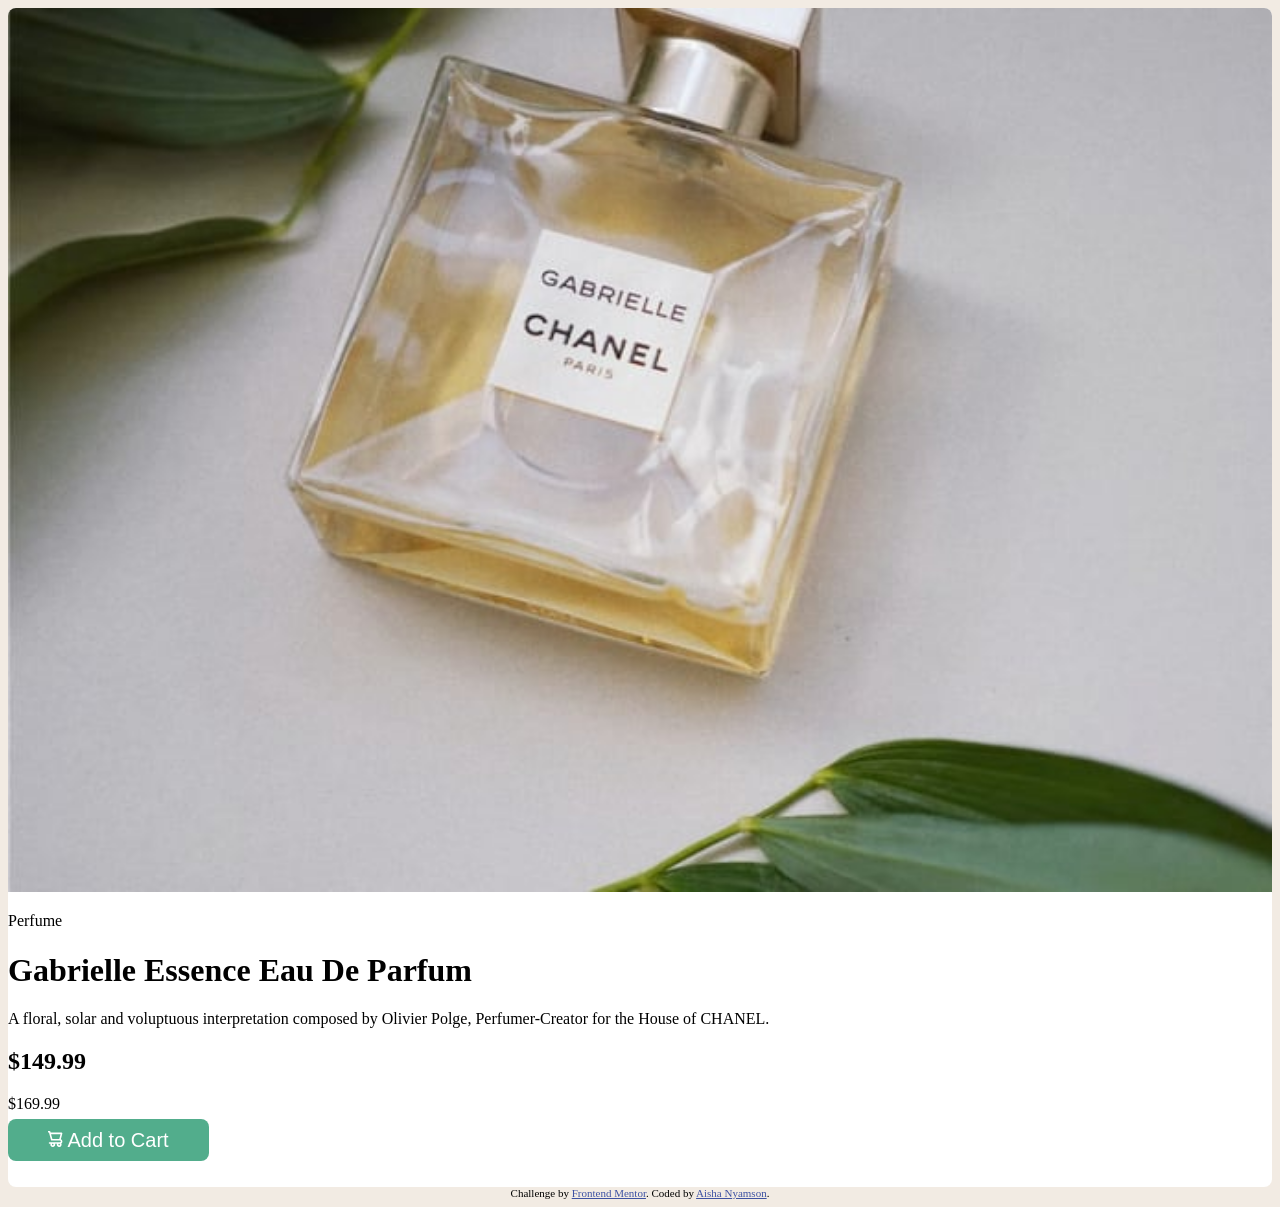
==== index.html @ 822b35a2 "changed the locations of files as i was getting a 404 on netlify" ====
<!DOCTYPE html>
<html lang="en">
<head>
  <meta charset="UTF-8">
  <meta name="viewport" content="width=device-width, initial-scale=1.0"> <!-- displays site properly based on user's device -->

  <link rel="icon" type="image/png" sizes="32x32" href="./images/favicon-32x32.png">
  
  <title>Frontend Mentor | Product preview card component</title>
  <link rel="stylesheet" href="style.css">
  <link rel="preconnect" href="https://fonts.googleapis.com">
  <link rel="preconnect" href="https://fonts.gstatic.com" crossorigin>
  <link href="https://fonts.googleapis.com/css2?family=Fraunces:ital,opsz,wght@0,9..144,700;1,9..144,700&family=Montserrat:ital,wght@0,500;0,700;1,500;1,700&display=swap" rel="stylesheet">

  <!-- Feel free to remove these styles or customise in your own stylesheet 👍 -->
  
</head>
<body>
  <div class="container">
    <div>
      <img src="images/image-product-mobile.jpg" alt="" class="bottle">
    </div>
    <div>
      <p>Perfume</p>

      <h1> Gabrielle Essence Eau De Parfum </h1>

      <p>A floral, solar and voluptuous interpretation composed by Olivier Polge, 
      Perfumer-Creator for the House of CHANEL. </p>

      <h2>$149.99</h2>
      <p>$169.99</p>
      
      <div>
        <a class="btn" href="#"><img src="images/icon-cart.svg" alt="" class=""> Add to Cart</a>
      </div>
    </div>
  </div>
  <div class="attribution">
    Challenge by <a href="https://www.frontendmentor.io?ref=challenge" target="_blank">Frontend Mentor</a>. 
    Coded by <a href="https://aishanyamson.netlify.app" target="_blank">Aisha Nyamson</a>.
  </div>
</body>
</html>
---- style.css ----
body {
    background-color:#f2ebe3;
}

.container {
    background-color: white;
    margin: 0 auto;
    padding-bottom: 35px;
    border-radius: 8px;
}

.bottle {
    width: 100%;
    border-top-left-radius: 8px;
    border-top-right-radius: 8px;
}
.btn {
    -webkit-border-radius: 8;
    -moz-border-radius: 8;
    border-radius: 8px;
    font-family: Arial;
    color: #ffffff;
    font-size: 20px;
    background: #52AD8C;
    padding: 10px 40px 10px 40px;
    text-decoration: none;
  }
.attribution { font-size: 11px; text-align: center; }
.attribution a { color: hsl(228, 45%, 44%); }
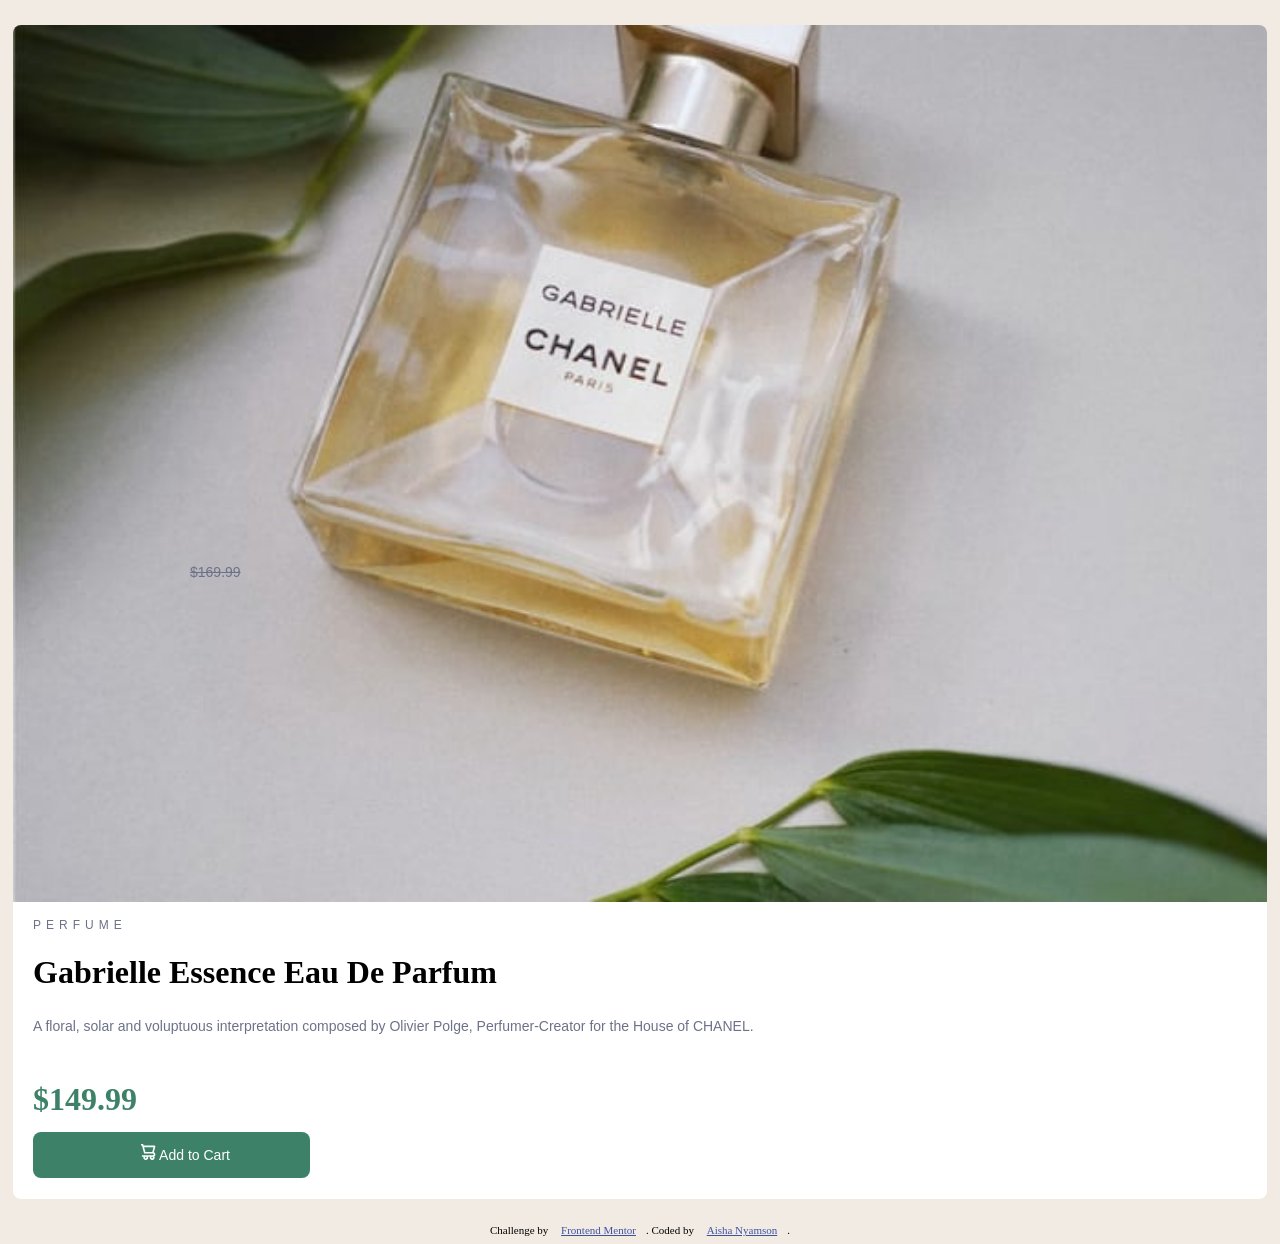
==== commit 9871de7b: "added styling to all elements to look as close to the mobile version as possible" ====
--- a/index.html
+++ b/index.html
@@ -20,19 +20,19 @@
     <div>
       <img src="images/image-product-mobile.jpg" alt="" class="bottle">
     </div>
-    <div>
-      <p>Perfume</p>
+    <div class="details">
+      <p class="perfume">PERFUME</p>
 
       <h1> Gabrielle Essence Eau De Parfum </h1>
 
-      <p>A floral, solar and voluptuous interpretation composed by Olivier Polge, 
+      <p class="description">A floral, solar and voluptuous interpretation composed by Olivier Polge, 
       Perfumer-Creator for the House of CHANEL. </p>
 
-      <h2>$149.99</h2>
-      <p>$169.99</p>
+      <h2 class="reduced-price">$149.99</h2>
+      <p class="price">$169.99</p>
       
       <div>
-        <a class="btn" href="#"><img src="images/icon-cart.svg" alt="" class=""> Add to Cart</a>
+        <a class="btn" href="#"><img src="images/icon-cart.svg" alt="" class="Cart"> Add to Cart</a>
       </div>
     </div>
   </div>
--- a/style.css
+++ b/style.css
@@ -3,11 +3,26 @@
     background-color:#f2ebe3;
 }
 
+h1 {
+    font-family: 'Fraunces', serif;
+}
+p {
+    font-family: 'Montserrat', sans-serif;
+    font-size: 14px;
+    font-weight: lighter;
+    color: #6c7289;
+}
+
+a {
+    margin: 10px 10px;
+}
+
 .container {
     background-color: white;
-    margin: 0 auto;
+    margin: 25px 5px;
     padding-bottom: 35px;
     border-radius: 8px;
+
 }
 
 .bottle {
@@ -15,16 +30,57 @@
     border-top-left-radius: 8px;
     border-top-right-radius: 8px;
 }
+
+.details {
+    padding-left: 20px;
+    padding-right: 20px;
+}
+
+.perfume {
+    letter-spacing: 5px;
+    font-size: 0.75rem;
+}
+
+.description {
+   line-height: 2;
+}
+
+.reduced-price {
+    display: inline-block;
+    position: relative;
+    font-size: 2rem;
+    font-family: 'Fraunces', serif;
+    color: #3D8268;
+}
+.price {
+    display: inline-block;
+    position: absolute;
+    left: 190px;
+    top: 550px;
+    text-decoration: line-through;
+}
+
+.Cart {
+    padding-right: 10px;
+    padding-right: 0;
+    margin: 0 auto;
+    
+}
+
 .btn {
     -webkit-border-radius: 8;
     -moz-border-radius: 8;
     border-radius: 8px;
-    font-family: Arial;
+    font-family: 'Montserrat', sans-serif;
+    font-size: 14px;
+    font-weight: lighter;
     color: #ffffff;
-    font-size: 20px;
-    background: #52AD8C;
-    padding: 10px 40px 10px 40px;
+    background: #3D8268;
+    padding: 15px 80px 15px 108px;
+    margin: 0 auto;
+    position: relative;
     text-decoration: none;
+    text-align: center;
   }
 .attribution { font-size: 11px; text-align: center; }
 .attribution a { color: hsl(228, 45%, 44%); }
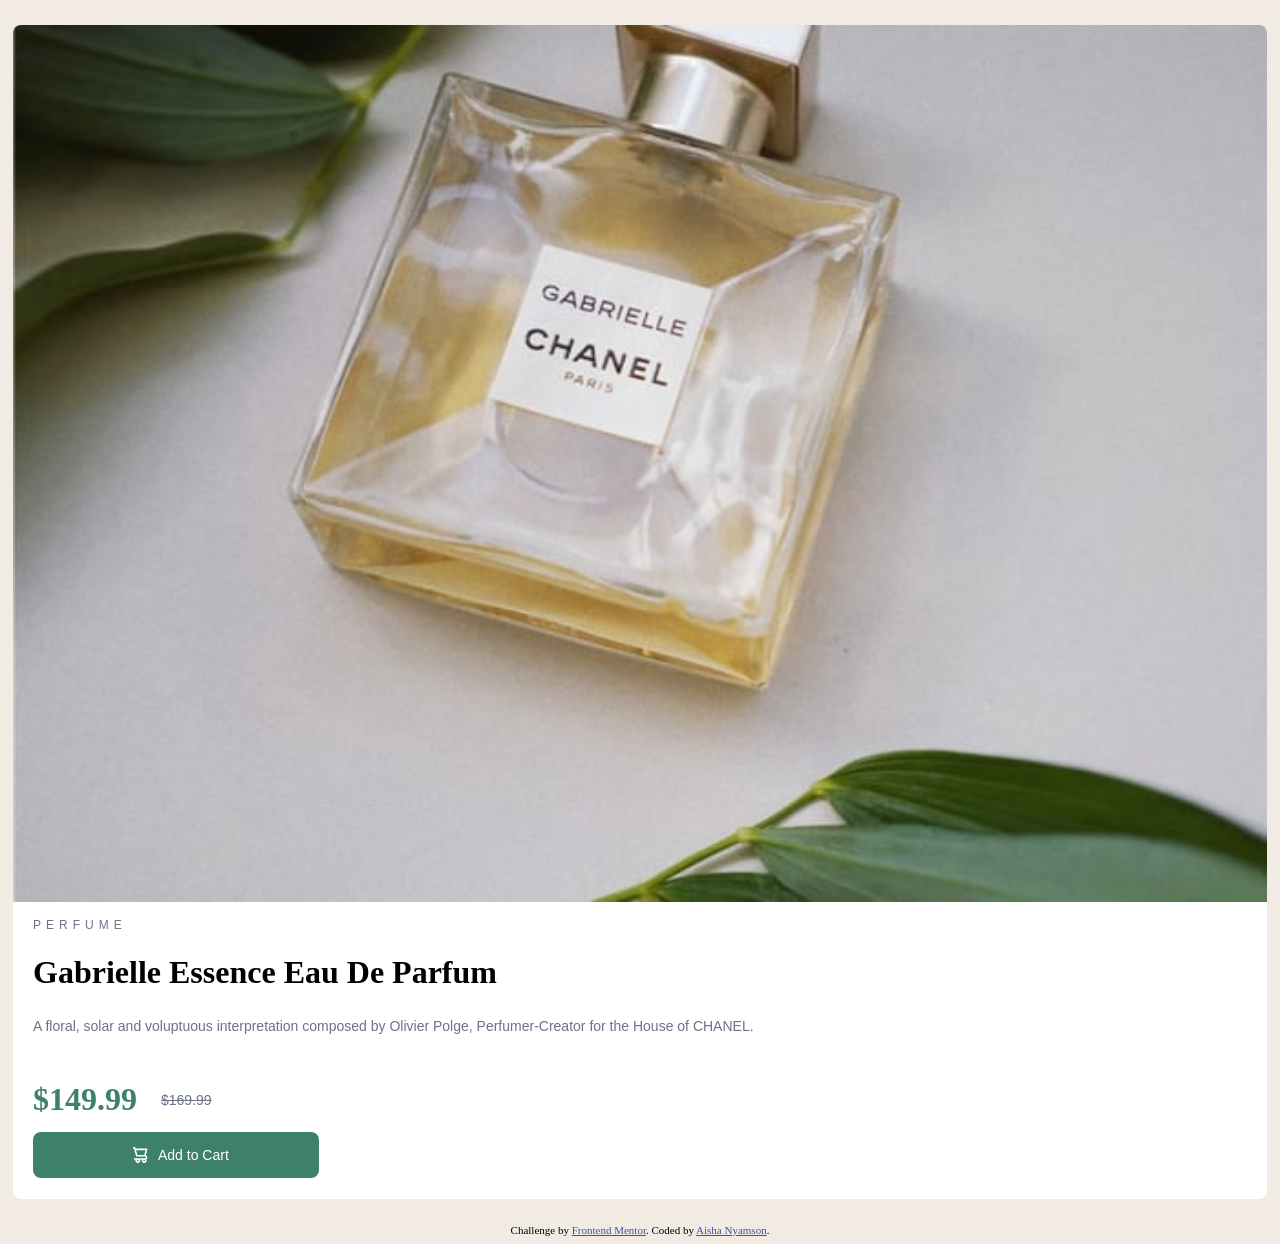
==== commit fd246ec0: "changed styling of button" ====
--- a/index.html
+++ b/index.html
@@ -32,7 +32,7 @@
       <p class="price">$169.99</p>
       
       <div>
-        <a class="btn" href="#"><img src="images/icon-cart.svg" alt="" class="Cart"> Add to Cart</a>
+        <a class="btn" href="#"><img src="images/icon-cart.svg" alt="" class="Cart"><span class="add">Add to Cart</span> </a>
       </div>
     </div>
   </div>
--- a/style.css
+++ b/style.css
@@ -13,9 +13,6 @@
     color: #6c7289;
 }
 
-a {
-    margin: 10px 10px;
-}
 
 .container {
     background-color: white;
@@ -54,19 +51,27 @@
 }
 .price {
     display: inline-block;
-    position: absolute;
-    left: 190px;
-    top: 550px;
+    position: relative;
     text-decoration: line-through;
+    left: 20px;
+    bottom: 5px;
 }
 
 .Cart {
-    padding-right: 10px;
     padding-right: 0;
-    margin: 0 auto;
-    
+    padding-left: 0;
+    margin: auto 10px;
+    position: relative;
+    right: 10px;
+    left: 10px;
+    top: 3px;
 }
 
+.add {
+    margin: 0 5px;
+    padding: 0 5px;
+   
+}
 .btn {
     -webkit-border-radius: 8;
     -moz-border-radius: 8;
@@ -76,11 +81,19 @@
     font-weight: lighter;
     color: #ffffff;
     background: #3D8268;
-    padding: 15px 80px 15px 108px;
-    margin: 0 auto;
+    padding: 15px 80px 15px 80px;
+    margin: 0; 
     position: relative;
     text-decoration: none;
     text-align: center;
+    align-items: center;
   }
+
+
+/* @media (max-width: 500px) {
+    .container {
+        display: inline-block;
+    }
+} */
 .attribution { font-size: 11px; text-align: center; }
 .attribution a { color: hsl(228, 45%, 44%); }
